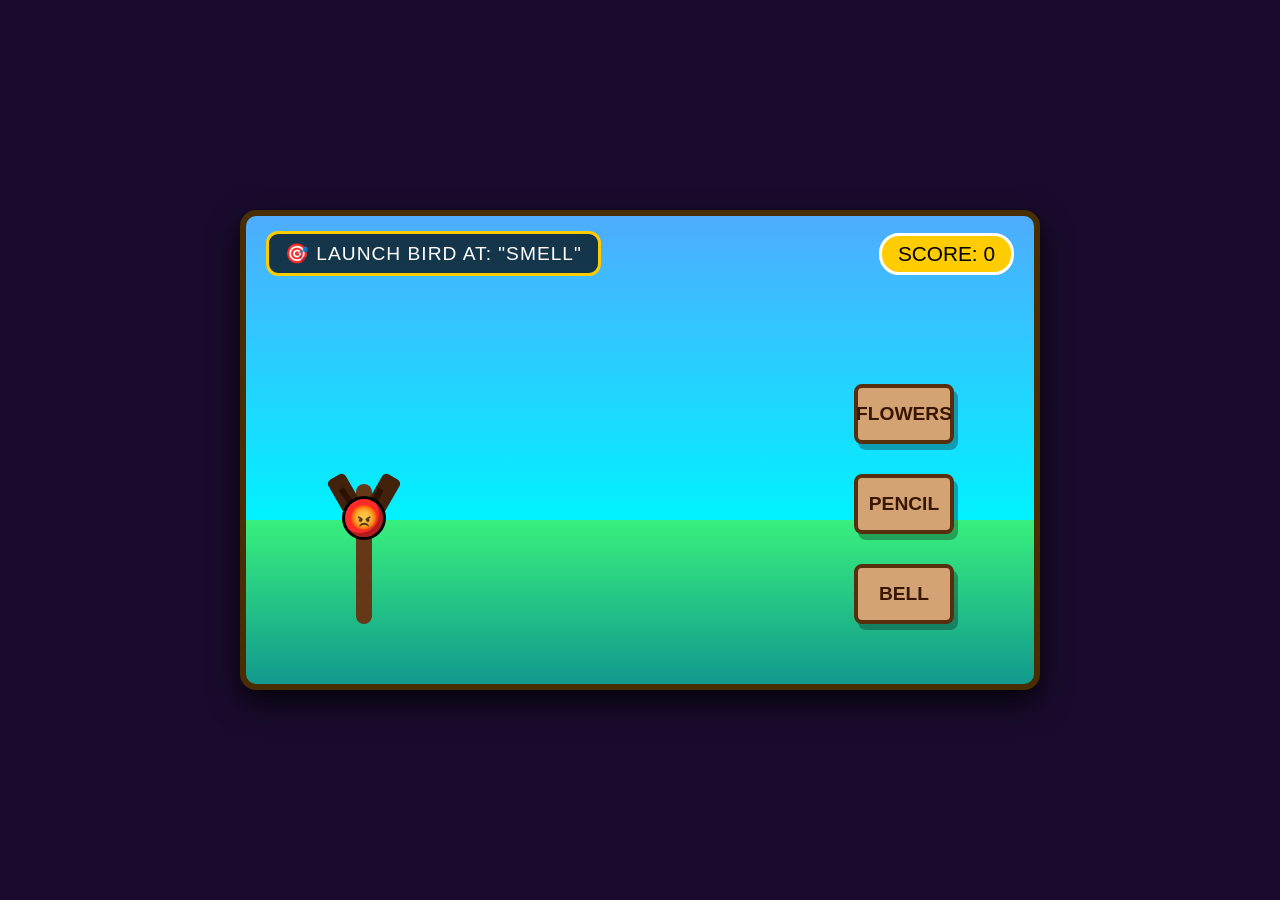
==== angrybird.html @ 11f9ac43 "Sense Safari: 3-game educational project with jungle theme" ====
<!DOCTYPE html>
<html lang="en">
<head>
  <meta charset="UTF-8">
  <meta name="viewport" content="width=device-width, initial-scale=1.0">
  <title>Angry Birds: Word Quest!</title>
  <style>
    * {
      box-sizing: border-box;
      margin: 0;
      padding: 0;
      font-family: 'Impact', 'Comic Sans MS', sans-serif;
      user-select: none;
    }

    body {
      background-color: #1a0b2e;
      display: flex;
      flex-direction: column;
      align-items: center;
      justify-content: center;
      min-height: 100vh;
      overflow: hidden;
    }

    /* Game Screen Frame */
    .game-container {
      position: relative;
      width: 800px;
      height: 480px;
      border: 6px solid #4a2d00;
      border-radius: 16px;
      box-shadow: 0 12px 30px rgba(0,0,0,0.8);
      overflow: hidden;
      background: linear-gradient(180deg, #4facfe 0%, #00f2fe 65%, #38ef7d 65%, #11998e 100%);
    }

    /* HUD Header */
    .hud {
      position: absolute;
      top: 15px;
      left: 20px;
      right: 20px;
      display: flex;
      justify-content: space-between;
      align-items: center;
      z-index: 10;
    }

    .level-card {
      background: rgba(0, 0, 0, 0.7);
      border: 3px solid #ffcc00;
      border-radius: 12px;
      padding: 8px 16px;
      color: #fff;
      font-size: 1.2rem;
      letter-spacing: 1px;
    }

    .score-card {
      background: #ffcc00;
      color: #000;
      padding: 6px 16px;
      border-radius: 20px;
      font-size: 1.3rem;
      border: 3px solid #fff;
    }

    /* Slingshot Structure */
    .slingshot {
      position: absolute;
      left: 110px;
      bottom: 60px;
      width: 16px;
      height: 140px;
      background: #653818;
      border-radius: 8px;
      z-index: 2;
    }

    .slingshot::before {
      content: '';
      position: absolute;
      top: -10px;
      left: -20px;
      width: 20px;
      height: 45px;
      background: #42220c;
      transform: rotate(-30deg);
      border-radius: 5px;
    }

    .slingshot::after {
      content: '';
      position: absolute;
      top: -10px;
      right: -20px;
      width: 20px;
      height: 45px;
      background: #42220c;
      transform: rotate(30deg);
      border-radius: 5px;
    }

    /* Slingshot Rubber Straps */
    .band {
      position: absolute;
      height: 6px;
      background: #2b1100;
      z-index: 4;
      transform-origin: left center;
      pointer-events: none;
    }

    /* Aiming Trajectory Dots */
    .trajectory-dot {
      position: absolute;
      width: 10px;
      height: 10px;
      background: #ffcc00;
      border: 2px solid #000;
      border-radius: 50%;
      pointer-events: none;
      z-index: 3;
      display: none;
    }

    /* The Bird (Projectile) */
    .bird {
      position: absolute;
      width: 44px;
      height: 44px;
      background: #ff2a2a;
      border: 3px solid #000;
      border-radius: 50%;
      display: flex;
      align-items: center;
      justify-content: center;
      font-size: 1.5rem;
      cursor: grab;
      z-index: 5;
      box-shadow: inset -4px -4px 0 rgba(0,0,0,0.3);
    }

    .bird:active {
      cursor: grabbing;
    }

    /* Target Word Crates */
    .target-crate {
      position: absolute;
      width: 100px;
      height: 60px;
      background: #d4a373;
      border: 4px solid #582f0e;
      border-radius: 8px;
      display: flex;
      align-items: center;
      justify-content: center;
      color: #3a1500;
      font-size: 1.2rem;
      font-weight: bold;
      box-shadow: 4px 6px 0px rgba(0,0,0,0.3);
      z-index: 3;
    }

    /* Feedback Banner */
    .message-pop {
      position: absolute;
      top: 40%;
      left: 50%;
      transform: translate(-50%, -50%);
      background: rgba(0,0,0,0.85);
      border: 4px solid #ffcc00;
      color: #ffcc00;
      padding: 15px 30px;
      border-radius: 20px;
      font-size: 2rem;
      text-align: center;
      display: none;
      z-index: 20;
    }
  </style>
</head>
<body>

  <div class="game-container" id="game-area">
    <!-- HUD -->
    <div class="hud">
      <div class="level-card" id="instruction">🎯 LAUNCH BIRD AT: "SMELL"</div>
      <div class="score-card">SCORE: <span id="score">0</span></div>
    </div>

    <!-- Rubber Straps -->
    <div class="band" id="band-left"></div>
    <div class="band" id="band-right"></div>

    <!-- Slingshot Base -->
    <div class="slingshot"></div>

    <!-- The Angry Bird -->
    <div class="bird" id="bird">😡</div>

    <!-- Word Crates (Targets) -->
    <div class="target-crate" id="crate1" style="right: 80px; bottom: 240px;">FLOWERS</div>
    <div class="target-crate" id="crate2" style="right: 80px; bottom: 150px;">PENCIL</div>
    <div class="target-crate" id="crate3" style="right: 80px; bottom: 60px;">BELL</div>

    <!-- Pop Up Banner -->
    <div class="message-pop" id="message-box">BOOM! DIRECT HIT! 💥</div>
  </div>

  <script>
    const bird = document.getElementById('bird');
    const gameArea = document.getElementById('game-area');
    const messageBox = document.getElementById('message-box');
    const scoreEl = document.getElementById('score');
    const bandLeft = document.getElementById('band-left');
    const bandRight = document.getElementById('band-right');

    const anchorX = 96;
    const anchorY = 280;

    let isDragging = false;
    let birdX = anchorX;
    let birdY = anchorY;

    let velocityX = 0;
    let velocityY = 0;
    let isFlying = false;
    let score = 0;

    // Create 12 Trajectory Marker Dots
    const trajectoryDots = [];
    for (let i = 0; i < 12; i++) {
      const dot = document.createElement('div');
      dot.className = 'trajectory-dot';
      gameArea.appendChild(dot);
      trajectoryDots.push(dot);
    }

    function resetBird() {
      birdX = anchorX;
      birdY = anchorY;
      velocityX = 0;
      velocityY = 0;
      isFlying = false;
      bird.style.left = birdX + 'px';
      bird.style.top = birdY + 'px';
      updateBands();
      hideTrajectory();
    }

    function updateBands() {
      if (isFlying) {
        bandLeft.style.display = 'none';
        bandRight.style.display = 'none';
        return;
      }

      bandLeft.style.display = 'block';
      bandRight.style.display = 'block';

      const leftForkX = 95;
      const leftForkY = 270;
      const rightForkX = 135;
      const rightForkY = 270;

      const bCenterX = birdX + 22;
      const bCenterY = birdY + 22;

      const dX1 = bCenterX - leftForkX;
      const dY1 = bCenterY - leftForkY;
      const len1 = Math.sqrt(dX1 * dX1 + dY1 * dY1);
      const angle1 = Math.atan2(dY1, dX1) * (180 / Math.PI);

      bandLeft.style.left = leftForkX + 'px';
      bandLeft.style.top = leftForkY + 'px';
      bandLeft.style.width = len1 + 'px';
      bandLeft.style.transform = `rotate(${angle1}deg)`;

      const dX2 = bCenterX - rightForkX;
      const dY2 = bCenterY - rightForkY;
      const len2 = Math.sqrt(dX2 * dX2 + dY2 * dY2);
      const angle2 = Math.atan2(dY2, dX2) * (180 / Math.PI);

      bandRight.style.left = rightForkX + 'px';
      bandRight.style.top = rightForkY + 'px';
      bandRight.style.width = len2 + 'px';
      bandRight.style.transform = `rotate(${angle2}deg)`;
    }

    // Update Aim Trajectory Marker
    function drawTrajectory(simVX, simVY) {
      let simX = birdX + 22;
      let simY = birdY + 22;
      let currVX = simVX;
      let currVY = simVY;

      trajectoryDots.forEach((dot, index) => {
        simX += currVX * 1.5;
        simY += currVY * 1.5;
        currVY += 0.8 * 1.5; // Simulating gravity

        dot.style.left = (simX - 5) + 'px';
        dot.style.top = (simY - 5) + 'px';
        dot.style.display = 'block';
      });
    }

    function hideTrajectory() {
      trajectoryDots.forEach(dot => dot.style.display = 'none');
    }

    resetBird();

    bird.addEventListener('mousedown', startDrag);
    window.addEventListener('mousemove', drag);
    window.addEventListener('mouseup', endDrag);

    bird.addEventListener('touchstart', startDrag);
    window.addEventListener('touchmove', drag);
    window.addEventListener('touchend', endDrag);

    function startDrag(e) {
      if (isFlying) return;
      isDragging = true;
    }

    function drag(e) {
      if (!isDragging) return;

      const rect = gameArea.getBoundingClientRect();
      const pageX = e.touches ? e.touches[0].clientX : e.clientX;
      const pageY = e.touches ? e.touches[0].clientY : e.clientY;

      let mouseX = pageX - rect.left - 22;
      let mouseY = pageY - rect.top - 22;

      let dx = mouseX - anchorX;
      let dy = mouseY - anchorY;
      let distance = Math.sqrt(dx * dx + dy * dy);

      const maxPull = 90;
      if (distance > maxPull) {
        let angle = Math.atan2(dy, dx);
        mouseX = anchorX + Math.cos(angle) * maxPull;
        mouseY = anchorY + Math.sin(angle) * maxPull;
      }

      birdX = mouseX;
      birdY = mouseY;
      bird.style.left = birdX + 'px';
      bird.style.top = birdY + 'px';

      updateBands();

      // Live trajectory marker calculation
      let launchVX = (anchorX - birdX) * 0.28;
      let launchVY = (anchorY - birdY) * 0.28;
      drawTrajectory(launchVX, launchVY);
    }

    function endDrag() {
      if (!isDragging) return;
      isDragging = false;
      isFlying = true;

      let dx = anchorX - birdX;
      let dy = anchorY - birdY;

      velocityX = dx * 0.28;
      velocityY = dy * 0.28;

      updateBands();
      hideTrajectory();
      gameLoop();
    }

    function gameLoop() {
      if (!isFlying) return;

      birdX += velocityX;
      birdY += velocityY;
      velocityY += 0.8;

      bird.style.left = birdX + 'px';
      bird.style.top = birdY + 'px';

      checkCollisions();

      if (birdX > 800 || birdY > 480 || birdX < 0) {
        resetBird();
        return;
      }

      requestAnimationFrame(gameLoop);
    }

    function checkCollisions() {
      const crates = [
        { el: document.getElementById('crate1'), target: true },
        { el: document.getElementById('crate2'), target: false },
        { el: document.getElementById('crate3'), target: false }
      ];

      crates.forEach(crate => {
        if (crate.el.style.display === "none") return;

        let rect = crate.el.getBoundingClientRect();
        let birdRect = bird.getBoundingClientRect();

        if (!(birdRect.right < rect.left || 
              birdRect.left > rect.right || 
              birdRect.bottom < rect.top || 
              birdRect.top > rect.bottom)) {

          if (crate.target) {
            score += 100;
            scoreEl.innerText = score;
            showMessage("💥 BOOM! DIRECT HIT!");
            crate.el.style.display = "none";
          } else {
            showMessage("❌ WRONG TARGET!");
          }

          resetBird();
        }
      });
    }

    function showMessage(text) {
      messageBox.innerText = text;
      messageBox.style.display = "block";
      setTimeout(() => {
        messageBox.style.display = "none";
      }, 1500);
    }
  </script>
</body>
</html>
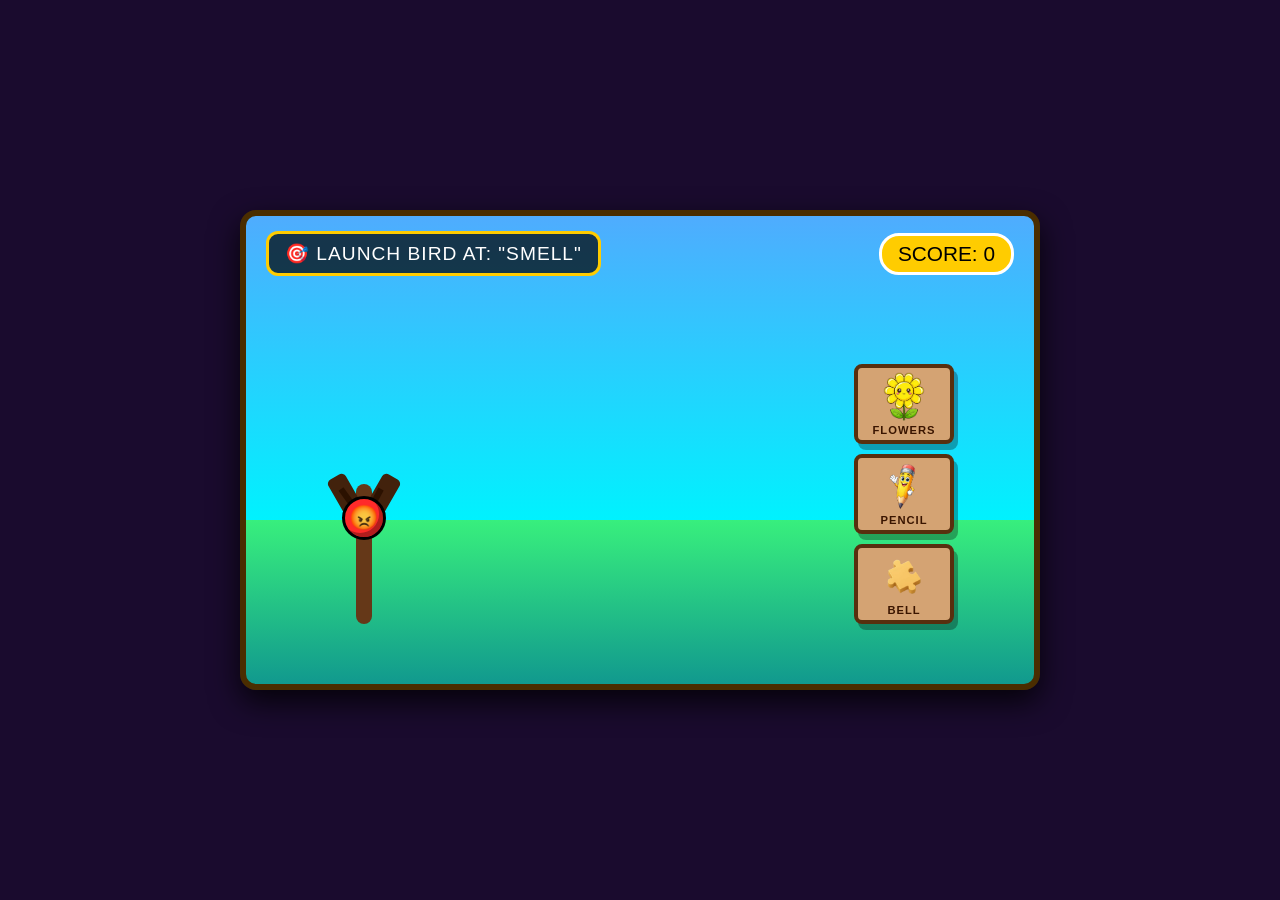
==== commit 164cfc64: "feat: add images to targets and thread-stretcher trajectory in Jungle Launcher" ====
--- a/angrybird.html
+++ b/angrybird.html
@@ -112,17 +112,19 @@
       pointer-events: none;
     }
 
-    /* Aiming Trajectory Dots */
+    /* Aiming Trajectory Thread */
     .trajectory-dot {
       position: absolute;
-      width: 10px;
-      height: 10px;
+      width: 6px;
+      height: 6px;
       background: #ffcc00;
-      border: 2px solid #000;
+      border: 1px solid #b8860b;
       border-radius: 50%;
       pointer-events: none;
       z-index: 3;
       display: none;
+      opacity: 0.9;
+      box-shadow: 0 0 4px rgba(255, 204, 0, 0.6);
     }
 
     /* The Bird (Projectile) */
@@ -150,18 +152,33 @@
     .target-crate {
       position: absolute;
       width: 100px;
-      height: 60px;
+      height: 80px;
       background: #d4a373;
       border: 4px solid #582f0e;
       border-radius: 8px;
       display: flex;
+      flex-direction: column;
       align-items: center;
       justify-content: center;
       color: #3a1500;
-      font-size: 1.2rem;
+      font-size: 1rem;
       font-weight: bold;
       box-shadow: 4px 6px 0px rgba(0,0,0,0.3);
       z-index: 3;
+      overflow: hidden;
+    }
+
+    .target-crate img {
+      width: 60px;
+      height: 50px;
+      object-fit: contain;
+      pointer-events: none;
+    }
+
+    .target-crate .crate-label {
+      margin-top: 2px;
+      font-size: 0.7rem;
+      letter-spacing: 1px;
     }
 
     /* Feedback Banner */
@@ -202,9 +219,18 @@
     <div class="bird" id="bird">😡</div>
 
     <!-- Word Crates (Targets) -->
-    <div class="target-crate" id="crate1" style="right: 80px; bottom: 240px;">FLOWERS</div>
-    <div class="target-crate" id="crate2" style="right: 80px; bottom: 150px;">PENCIL</div>
-    <div class="target-crate" id="crate3" style="right: 80px; bottom: 60px;">BELL</div>
+    <div class="target-crate" id="crate1" style="right: 80px; bottom: 240px;">
+      <img src="assets/flower-removebg-preview.png" alt="Flowers">
+      <span class="crate-label">FLOWERS</span>
+    </div>
+    <div class="target-crate" id="crate2" style="right: 80px; bottom: 150px;">
+      <img src="assets/pencil-removebg-preview.png" alt="Pencil">
+      <span class="crate-label">PENCIL</span>
+    </div>
+    <div class="target-crate" id="crate3" style="right: 80px; bottom: 60px;">
+      <img src="assets/puzzle-removebg-preview.png" alt="Bell">
+      <span class="crate-label">BELL</span>
+    </div>
 
     <!-- Pop Up Banner -->
     <div class="message-pop" id="message-box">BOOM! DIRECT HIT! 💥</div>
@@ -230,9 +256,9 @@
     let isFlying = false;
     let score = 0;
 
-    // Create 12 Trajectory Marker Dots
+    // Create dense trajectory thread dots (stretcher style)
     const trajectoryDots = [];
-    for (let i = 0; i < 12; i++) {
+    for (let i = 0; i < 40; i++) {
       const dot = document.createElement('div');
       dot.className = 'trajectory-dot';
       gameArea.appendChild(dot);
@@ -290,7 +316,7 @@
       bandRight.style.transform = `rotate(${angle2}deg)`;
     }
 
-    // Update Aim Trajectory Marker
+    // Update Aim Trajectory Thread
     function drawTrajectory(simVX, simVY) {
       let simX = birdX + 22;
       let simY = birdY + 22;
@@ -298,13 +324,15 @@
       let currVY = simVY;
 
       trajectoryDots.forEach((dot, index) => {
-        simX += currVX * 1.5;
-        simY += currVY * 1.5;
-        currVY += 0.8 * 1.5; // Simulating gravity
-
-        dot.style.left = (simX - 5) + 'px';
-        dot.style.top = (simY - 5) + 'px';
+        const step = 0.6 + (index * 0.04);
+        simX += currVX * step;
+        simY += currVY * step;
+        currVY += 0.8 * step;
+
+        dot.style.left = (simX - 3) + 'px';
+        dot.style.top = (simY - 3) + 'px';
         dot.style.display = 'block';
+        dot.style.opacity = (1 - index / trajectoryDots.length).toFixed(2);
       });
     }
 
